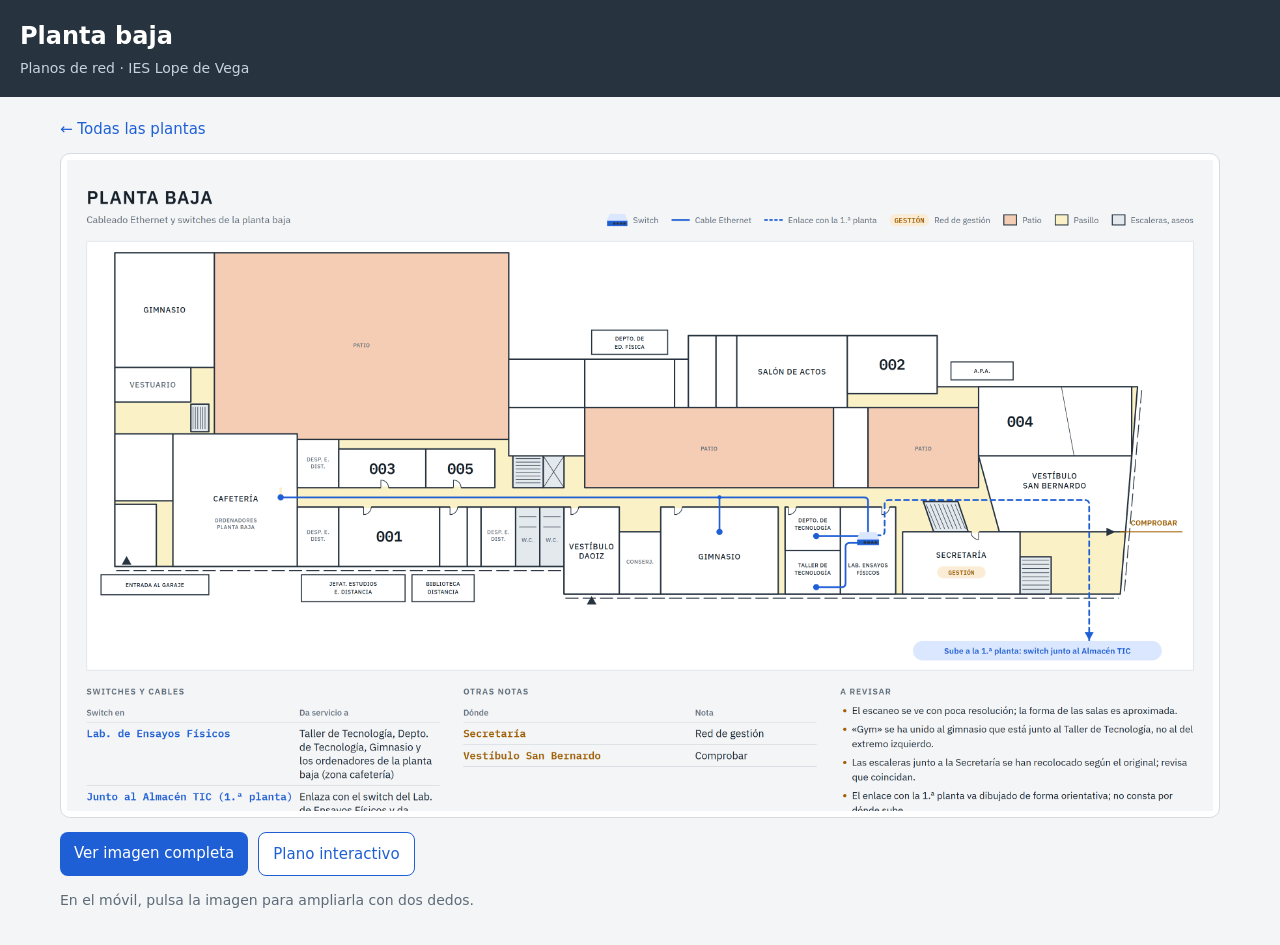
==== planta-baja.html @ 021bef86 "Web de planos de red: portada y plantas (móvil y ordenador) Co-Authored-By: Claude Haiku 5.5 <norepl" ====
<!DOCTYPE html>
<html lang="es">
<head>
<meta charset="utf-8">
<meta name="viewport" content="width=device-width, initial-scale=1">
<title>Planta baja · Planos de red</title>
<link rel="stylesheet" href="style.css">
</head>
<body>
<header><h1>Planta baja</h1><p>Planos de red · IES Lope de Vega</p></header>
<main>
  <a class="back" href="index.html">← Todas las plantas</a>
  <div class="plan"><img src="img/planta-baja-red.png" alt="Plano de la planta baja con switches y cableado"></div>
  <div class="actions">
    <a class="btn" href="img/planta-baja-red.png">Ver imagen completa</a>
    <a class="btn alt" href="detalle/planta-baja-red.html">Plano interactivo</a>
  </div>
  <p class="hint">En el móvil, pulsa la imagen para ampliarla con dos dedos.</p>
</main>
</body>
</html>
---- style.css ----
:root{--bg:#f3f5f7;--card:#fff;--fg:#17212b;--muted:#5d6b78;--accent:#1f5fd6;--rule:#d5dbe1}
*{box-sizing:border-box}
body{margin:0;background:var(--bg);color:var(--fg);font-family:system-ui,-apple-system,"Segoe UI",Roboto,sans-serif;line-height:1.5}
header{background:#27333f;color:#fff;padding:18px 20px}
header h1{margin:0;font-size:20px;font-weight:600}
header p{margin:4px 0 0;color:#c9d3dc;font-size:14px}
main{padding:20px;max-width:1200px;margin:0 auto}
.grid{display:grid;grid-template-columns:1fr 1fr;gap:14px}
.card{display:block;background:var(--card);border:1px solid var(--rule);border-radius:12px;padding:20px 16px;text-decoration:none;color:var(--fg)}
.card h2{margin:0;font-size:18px}
.card span{color:var(--muted);font-size:14px}
.card:active,.card:hover{border-color:var(--accent)}
.back{display:inline-block;margin-bottom:12px;color:var(--accent);text-decoration:none;font-size:15px}
.plan{background:#fff;border:1px solid var(--rule);border-radius:10px;padding:6px}
.plan img{display:block;width:100%;height:auto}
.actions{margin:14px 0;display:flex;gap:10px;flex-wrap:wrap}
.btn{display:inline-block;padding:10px 14px;border-radius:8px;background:var(--accent);color:#fff;text-decoration:none;font-size:15px}
.btn.alt{background:#fff;color:var(--accent);border:1px solid var(--accent)}
.hint{color:var(--muted);font-size:14px}
@media (min-width:768px){
  .grid{grid-template-columns:repeat(4,1fr);gap:18px}
  .card{padding:26px 22px}
  .card h2{font-size:20px}
  header h1{font-size:24px}
}
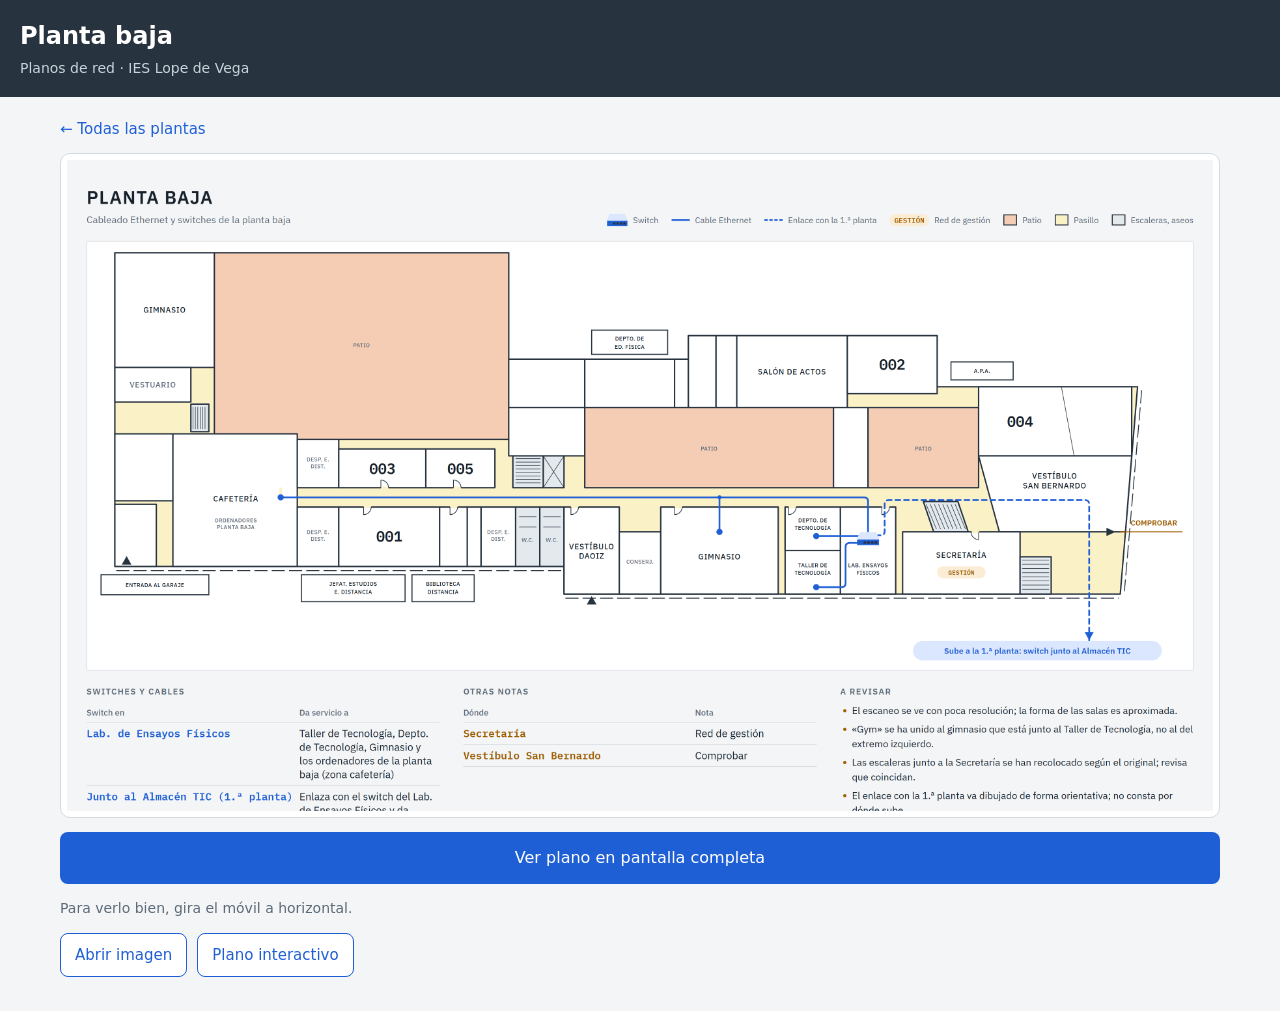
==== commit b5f14b5c: "Botón de pantalla completa con giro a horizontal en cada plano Co-Authored-By: Claude Haiku 5.5 <nor" ====
--- a/planta-baja.html
+++ b/planta-baja.html
@@ -12,10 +12,18 @@
   <a class="back" href="index.html">← Todas las plantas</a>
   <div class="plan"><img src="img/planta-baja-red.png" alt="Plano de la planta baja con switches y cableado"></div>
   <div class="actions">
-    <a class="btn" href="img/planta-baja-red.png">Ver imagen completa</a>
+    <button class="btn big" id="ver-plano" type="button">Ver plano en pantalla completa</button>
+  </div>
+  <p class="girar">Para verlo bien, gira el móvil a horizontal.</p>
+  <div class="actions">
+    <a class="btn alt" href="img/planta-baja-red.png">Abrir imagen</a>
     <a class="btn alt" href="detalle/planta-baja-red.html">Plano interactivo</a>
   </div>
-  <p class="hint">En el móvil, pulsa la imagen para ampliarla con dos dedos.</p>
 </main>
+<div class="plano-pantalla" id="plano-pantalla" hidden>
+  <button class="cerrar" id="cerrar-plano" type="button">Cerrar</button>
+  <img src="img/planta-baja-red.png" alt="Plano de la planta baja">
+</div>
+<script src="script.js"></script>
 </body>
 </html>
--- a/style.css
+++ b/style.css
@@ -17,6 +17,13 @@
 .btn{display:inline-block;padding:10px 14px;border-radius:8px;background:var(--accent);color:#fff;text-decoration:none;font-size:15px}
 .btn.alt{background:#fff;color:var(--accent);border:1px solid var(--accent)}
 .hint{color:var(--muted);font-size:14px}
+.btn.big{background:#1f5fd6;border:0;font:inherit;cursor:pointer;width:100%;text-align:center;padding:14px}
+.plano-pantalla{position:fixed;inset:0;background:#000;z-index:100;display:flex;align-items:center;justify-content:center;overflow:hidden}
+.plano-pantalla[hidden]{display:none}
+.plano-pantalla img{max-width:100vw;max-height:100vh;width:auto;height:auto;object-fit:contain}
+.plano-pantalla.vertical img{position:absolute;left:50%;top:50%;width:100vh;height:100vw;max-width:none;max-height:none;transform:translate(-50%,-50%) rotate(90deg);object-fit:contain}
+.cerrar{position:absolute;top:12px;right:12px;z-index:101;background:rgba(255,255,255,.9);color:#17212b;border:0;border-radius:8px;padding:10px 14px;font-size:15px;cursor:pointer}
+.girar{color:#5d6b78;font-size:14px;margin:8px 0 0}
 @media (min-width:768px){
   .grid{grid-template-columns:repeat(4,1fr);gap:18px}
   .card{padding:26px 22px}
